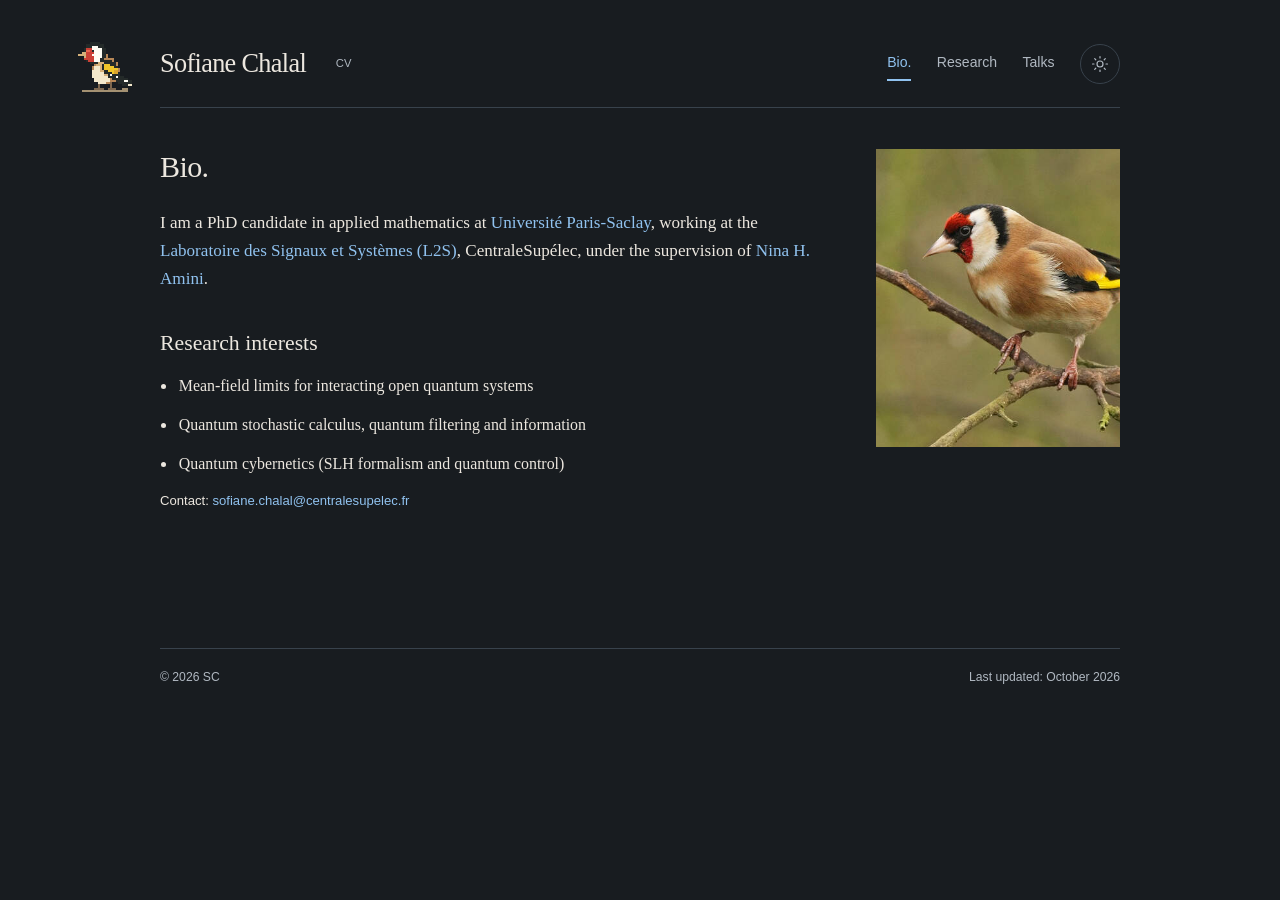
==== index.html @ ccf21ce4 "Default to dark theme, refine typography and complete Bio updates" ====
<!doctype html>
<html lang="en" data-theme="dark">
<head>
  <meta charset="utf-8">
  <meta name="viewport" content="width=device-width, initial-scale=1">
  <title>Sofiane Chalal | Bio.</title>
  <meta name="description" content="Sofiane Chalal — probability theory, open quantum systems, quantum filtering and mean-field limits. Academic website, publications and talks.">
  <meta name="author" content="Sofiane Chalal">
  <link rel="icon" type="image/x-icon" href="assets/chardonneret.ico?v=20261003-icons2" sizes="16x16 32x32 48x48">
  <link rel="icon" type="image/svg+xml" href="assets/chardonneret.svg?v=20261003-icons2" sizes="any">
  <script src="theme.js?v=20261011-default-dark"></script>
  <link rel="stylesheet" href="style.css?v=20261011-default-dark">
</head>
<body>
  <a class="skip-link" href="#main">Skip to content</a>
  <div class="container">
    <header class="site-header">
      <div class="site-identity">
        <a class="header-goldfinch" href="research.html?v=20261011-default-dark" aria-label="Go to Research" title="Go to Research">
          <img src="assets/goldfinch-about.svg" width="64" height="64" alt="">
        </a>
        <a class="site-name" href="index.html?v=20261011-default-dark">Sofiane Chalal</a>
        <a class="header-cv" href="documents/CV-Sofiane-Chalal.pdf" aria-label="Curriculum vitae (PDF)">CV</a>
      </div>
      <nav class="navigation" aria-label="Main navigation">
        <a href="index.html?v=20261011-default-dark" aria-current="page">Bio.</a>
        <a href="research.html?v=20261011-default-dark">Research</a>
        <a href="talks.html?v=20261011-default-dark">Talks</a>
        <button class="theme-toggle" type="button" aria-label="Dark mode" aria-pressed="true" title="Switch to light mode" hidden>
          <svg class="theme-moon" viewBox="0 0 24 24" fill="none" stroke="currentColor" stroke-width="1.6" stroke-linecap="round" stroke-linejoin="round" aria-hidden="true" focusable="false"><path d="M20.5 13.2A8.6 8.6 0 0 1 10.8 3.5a8.6 8.6 0 1 0 9.7 9.7Z"/></svg>
          <svg class="theme-sun" viewBox="0 0 24 24" fill="none" stroke="currentColor" stroke-width="1.6" stroke-linecap="round" aria-hidden="true" focusable="false"><circle cx="12" cy="12" r="4"/><path d="M12 2v2m0 16v2M2 12h2m16 0h2M4.93 4.93l1.42 1.42m11.3 11.3 1.42 1.42M4.93 19.07l1.42-1.42m11.3-11.3 1.42-1.42"/></svg>
        </button>
      </nav>
    </header>
    <main id="main" class="about-grid">
      <div class="about-copy">
        <h1>Bio.</h1>
        <p>I am a PhD candidate in applied mathematics at <a href="https://www.universite-paris-saclay.fr/">Université Paris-Saclay</a>, working at the <a href="https://l2s.centralesupelec.fr/">Laboratoire des Signaux et Systèmes (L2S)</a>, CentraleSupélec, under the supervision of <a href="https://l2s.centralesupelec.fr/u/amini-nina-hadis/">Nina H. Amini</a>.</p>
        <h2>Research interests</h2>
        <ul class="compact-list">
          <li>Mean-field limits for interacting open quantum systems</li>
          <li>Quantum stochastic calculus, quantum filtering and information</li>
          <li>Quantum cybernetics (SLH formalism and quantum control)</li>
        </ul>
        <p class="contact-email">Contact: <a href="mailto:sofiane.chalal@centralesupelec.fr">sofiane.chalal@centralesupelec.fr</a></p>
      </div>
      <aside class="profile" aria-label="Photo">
        <img class="portrait" src="assets/sofiane-chalal.jpeg" alt="Sofiane Chalal by the Mediterranean coast" width="244" height="298">
        <script>
          (() => {
            const portrait = document.querySelector('.portrait');
            function choosePortrait() {
              const showGoldfinch = Math.random() < 0.3; // 30% goldfinch, 70% portrait.
              portrait.src = showGoldfinch ? 'assets/chardonneret-elegant.jpg' : 'assets/sofiane-chalal.jpeg';
              portrait.alt = showGoldfinch ? 'European goldfinch perched on a branch' : 'Sofiane Chalal by the Mediterranean coast';
            }
            choosePortrait();
            // Draw again when Back or Forward restores this page from the browser cache.
            window.addEventListener('pageshow', (event) => {
              if (event.persisted) choosePortrait();
            });
          })();
        </script>
      </aside>
    </main>
    <footer class="site-footer"><span>© 2026 SC</span><span>Last updated: October 2026</span></footer>
  </div>
</body>
</html>
---- style.css ----
:root {
  color-scheme: dark;
  --background: #181c20;
  --ink: #ece7df;
  --muted: #b0b8c1;
  --blue: #90c2ef;
  --line: #38424c;
}

:root[data-theme="light"] {
  color-scheme: light;
  --background: #fff;
  --ink: #24282d;
  --muted: #606973;
  --blue: #205c94;
  --line: #dce2e7;
}

* { box-sizing: border-box; }
html { font-size: 93.75%; overflow-wrap: break-word; }
body {
  margin: 0;
  background: var(--background);
  color: var(--ink);
  font: 1.0625rem/1.65 Georgia, "Times New Roman", serif;
}
a { color: var(--blue); text-decoration: none; text-underline-offset: .2em; }
a:hover { text-decoration: underline; }
a:focus-visible, button:focus-visible { outline: 2px solid var(--blue); outline-offset: 5px; border-radius: 1px; }
p { margin: 0 0 1.1rem; }
img { display: block; max-width: 100%; }
.container { width: min(100% - 3rem, 960px); margin-inline: auto; }
.skip-link { position: absolute; left: 1rem; top: -5rem; padding: .5rem; background: var(--background); z-index: 5; }
.skip-link:focus { top: .5rem; }
.site-header {
  display: flex;
  align-items: center;
  justify-content: space-between;
  gap: 2rem;
  padding-block: 2.8rem 1.45rem;
  border-bottom: 1px solid var(--line);
}
.site-identity { position: relative; display: flex; align-items: center; gap: 1.5rem; }
.header-goldfinch { position: absolute; left: -88px; top: 50%; transform: translateY(-50%); display: grid; place-items: center; width: 64px; height: 64px; flex: 0 0 auto; }
.header-goldfinch img { width: 100%; height: 100%; image-rendering: pixelated; }
.header-cv { display: inline-flex; align-items: center; justify-content: center; min-width: 2rem; min-height: 2.5rem; font: .75rem/1.5 Arial, Helvetica, sans-serif; color: var(--muted); }
.header-cv:hover { color: var(--blue); }
.site-name { font-size: 1.75rem; color: var(--ink); letter-spacing: -.025em; white-space: nowrap; }
.site-name:hover { text-decoration: none; color: var(--blue); }
.navigation { display: flex; flex-wrap: wrap; align-items: center; justify-content: flex-end; margin-left: auto; gap: 1.7rem; font: .9375rem/1.5 Arial, Helvetica, sans-serif; }
.navigation a { padding-block: .4rem; color: var(--muted); border-bottom: 2px solid transparent; }
.navigation a:hover { color: var(--blue); text-decoration: none; }
.navigation a[aria-current="page"] { color: var(--blue); border-bottom-color: var(--blue); }
.theme-toggle { display: inline-grid; place-items: center; flex: 0 0 auto; width: 40px; height: 40px; padding: 0; border: 1px solid var(--line); border-radius: 50%; background: transparent; color: var(--muted); cursor: pointer; }
.theme-toggle[hidden] { display: none; }
.theme-toggle:hover { color: var(--blue); border-color: currentColor; }
.theme-toggle svg { width: 18px; height: 18px; }
.theme-sun, :root[data-theme="dark"] .theme-moon { display: none; }
:root[data-theme="dark"] .theme-sun { display: block; }
main { padding-block: 2.6rem 3rem; min-height: 60vh; }
h1, h2, h3 { font-weight: normal; line-height: 1.3; }
h1 { font-size: 2rem; margin: 0 0 1.5rem; letter-spacing: -.02em; }
h2 { font-size: 1.45rem; margin: 2.4rem 0 1.05rem; }
h3 { font-size: 1.08rem; margin: 0 0 .3rem; }
.about-grid { display: grid; grid-template-columns: minmax(0, 1fr) 244px; gap: 3.5rem; align-items: start; }
.about-copy > p:first-of-type { font-size: 1.14rem; }
.portrait { width: 244px; height: 298px; object-fit: cover; object-position: center 65%; }
.profile { padding-top: .15rem; }
.profile-name { margin: 1rem 0 .35rem; font-size: 1.2rem; }
.profile-meta { color: var(--muted); font: .9rem/1.7 Arial, Helvetica, sans-serif; }
.contact-email { font: .875rem/1.7 Arial, Helvetica, sans-serif; overflow-wrap: anywhere; }
.document-links { margin-top: 1.15rem; padding-top: 1rem; border-top: 1px solid var(--line); font: .9375rem/1.9 Arial, Helvetica, sans-serif; }
.document-links a { display: block; }
.file-type { color: var(--muted); font-size: .8rem; margin-left: .3rem; }
.award { margin-top: 1.4rem; padding: .2rem 0 .2rem 1rem; border-left: 2px solid #79a4c5; }
.award p { margin: 0; }
.compact-list { padding-left: 1.15rem; margin: 0; }
.compact-list li { margin-bottom: .85rem; padding-left: .1rem; }
.meta { color: var(--muted); font: .9rem/1.6 Arial, Helvetica, sans-serif; }
.intro { max-width: 790px; }
.research-areas { margin: 1.5rem 0 2.4rem; }
.research-areas p { margin-bottom: .8rem; }
.section-heading { border-bottom: 1px solid var(--line); padding-bottom: .55rem; }
.publication-list { list-style: none; padding: 0; margin: 0; }
.publication { display: grid; grid-template-columns: 50px minmax(0, 1fr); gap: 1.2rem; margin: 0 0 1.7rem; }
.year { padding-top: .18rem; color: var(--muted); font: .875rem/1.5 Arial, Helvetica, sans-serif; }
.publication h3 { font-size: 1.08rem; font-weight: bold; }
.publication p { margin: .22rem 0 0; }
.authors { font-size: .98rem; }
.publication-links { font: .875rem/1.7 Arial, Helvetica, sans-serif; }
.publication-links a + a { margin-left: 1rem; }
.talks-year { margin-top: 2.25rem; }
.talks-year:first-of-type { margin-top: 1rem; }
.talk-list { list-style: none; padding: 0; margin: 0; }
.talk { display: grid; grid-template-columns: 98px minmax(0, 1fr); gap: 1.5rem; margin: 0 0 1.5rem; }
.talk time { font: .875rem/1.65 Arial, Helvetica, sans-serif; color: var(--muted); padding-top: .12rem; }
.talk h3 { font-size: 1.075rem; }
.talk p { margin: .25rem 0 0; }
.site-footer { display: flex; justify-content: space-between; gap: 1rem; padding: 1.25rem 0 2rem; border-top: 1px solid var(--line); font: .8125rem/1.6 Arial, Helvetica, sans-serif; color: var(--muted); }

@media (max-width: 1151px) {
  .site-identity { gap: .9rem; }
  .header-goldfinch { position: static; transform: none; width: 48px; height: 48px; }
}

@media (max-width: 760px) {
  .container { width: min(100% - 2.25rem, 570px); }
  .site-header { align-items: flex-start; flex-direction: column; gap: .75rem; padding-top: 1.8rem; }
  .site-identity { gap: .65rem; }
  .site-name { font-size: 1.5rem; }
  .navigation { align-self: flex-end; max-width: 100%; gap: .5rem 1.8rem; }
  main { padding-top: 2rem; }
  .about-grid { grid-template-columns: minmax(0, 1fr); gap: 2rem; }
  .profile { grid-row: 1; }
  .portrait { width: 128px; height: 165px; }
  .profile-name { margin-top: 0; }
  .profile-meta { margin-bottom: .5rem; font-size: .875rem; }
  .document-links { margin-top: .5rem; padding-top: .5rem; }
  .about-copy > h1 { margin-bottom: 1rem; }
  .publication { grid-template-columns: 40px minmax(0, 1fr); gap: .75rem; }
  .talk { grid-template-columns: 76px minmax(0, 1fr); gap: .8rem; }
  .site-footer { flex-wrap: wrap; }
}

@media (max-width: 360px) {
  .portrait { width: 100px; height: 140px; }
  .talk { grid-template-columns: minmax(0, 1fr); gap: .2rem; }
}

@media print {
  :root, :root[data-theme] {
    color-scheme: light;
    --background: #fff;
    --ink: #24282d;
    --muted: #606973;
    --blue: #205c94;
    --line: #dce2e7;
  }
  .container { width: 100%; }
  .navigation, .skip-link, .header-goldfinch { display: none; }
  .site-header { padding-top: 0; }
  main { padding-block: 1rem; }
  a { color: inherit; }
  .publication, .talk { break-inside: avoid; }
}
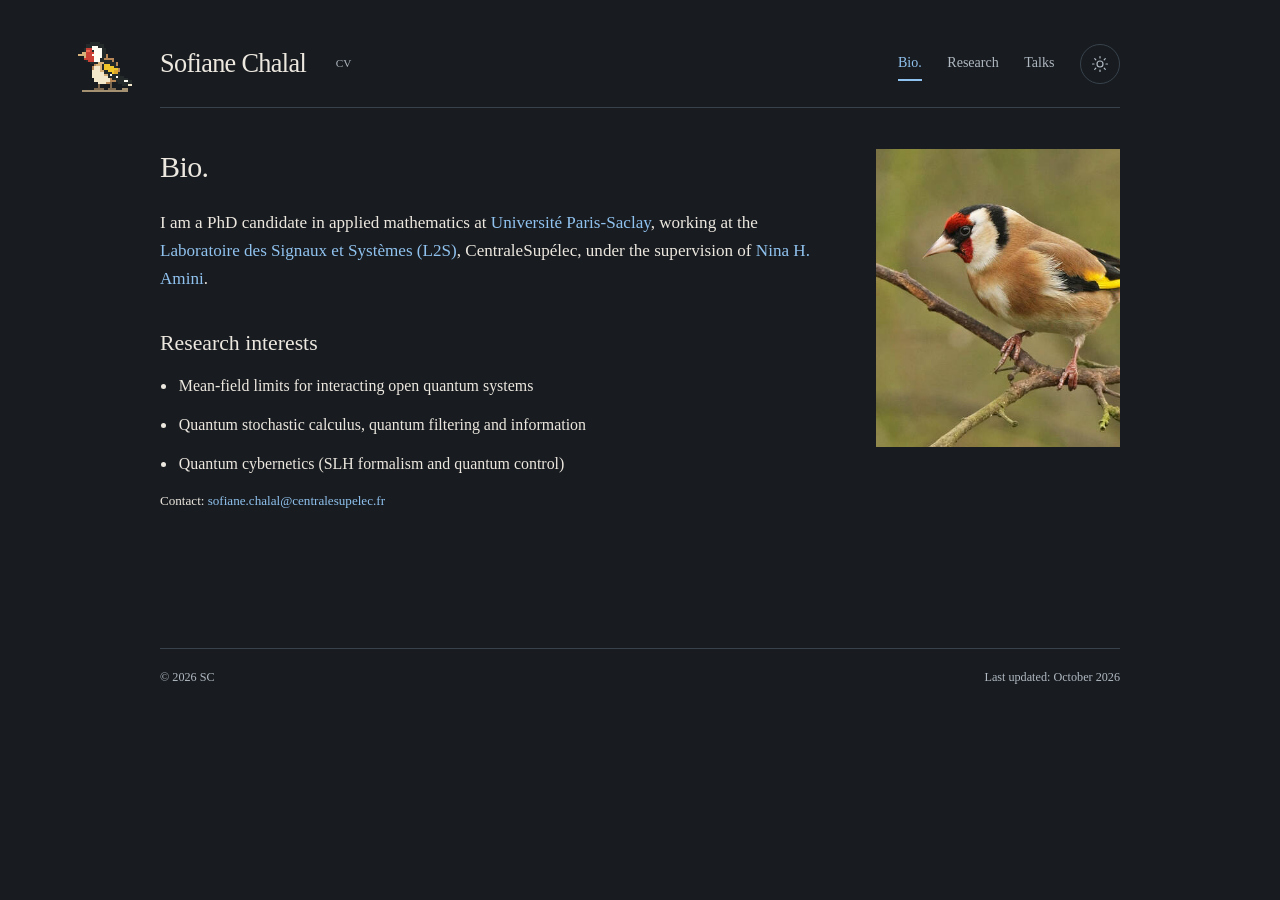
==== commit a69f2b1d: "Unify typography with Times and consistent lining numerals" ====
--- a/index.html
+++ b/index.html
@@ -9,23 +9,23 @@
   <link rel="icon" type="image/x-icon" href="assets/chardonneret.ico?v=20261003-icons2" sizes="16x16 32x32 48x48">
   <link rel="icon" type="image/svg+xml" href="assets/chardonneret.svg?v=20261003-icons2" sizes="any">
   <script src="theme.js?v=20261011-default-dark"></script>
-  <link rel="stylesheet" href="style.css?v=20261011-default-dark">
+  <link rel="stylesheet" href="style.css?v=20261103-typography">
 </head>
 <body>
   <a class="skip-link" href="#main">Skip to content</a>
   <div class="container">
     <header class="site-header">
       <div class="site-identity">
-        <a class="header-goldfinch" href="research.html?v=20261011-default-dark" aria-label="Go to Research" title="Go to Research">
+        <a class="header-goldfinch" href="research.html?v=20261103-typography" aria-label="Go to Research" title="Go to Research">
           <img src="assets/goldfinch-about.svg" width="64" height="64" alt="">
         </a>
-        <a class="site-name" href="index.html?v=20261011-default-dark">Sofiane Chalal</a>
-        <a class="header-cv" href="documents/CV-Sofiane-Chalal.pdf" aria-label="Curriculum vitae (PDF)">CV</a>
+        <a class="site-name" href="index.html?v=20261103-typography">Sofiane Chalal</a>
+        <a class="header-cv" href="documents/CV-Sofiane-Chalal.pdf?v=20261014" aria-label="Curriculum vitae (PDF)">CV</a>
       </div>
       <nav class="navigation" aria-label="Main navigation">
-        <a href="index.html?v=20261011-default-dark" aria-current="page">Bio.</a>
-        <a href="research.html?v=20261011-default-dark">Research</a>
-        <a href="talks.html?v=20261011-default-dark">Talks</a>
+        <a href="index.html?v=20261103-typography" aria-current="page">Bio.</a>
+        <a href="research.html?v=20261103-typography">Research</a>
+        <a href="talks.html?v=20261103-typography">Talks</a>
         <button class="theme-toggle" type="button" aria-label="Dark mode" aria-pressed="true" title="Switch to light mode" hidden>
           <svg class="theme-moon" viewBox="0 0 24 24" fill="none" stroke="currentColor" stroke-width="1.6" stroke-linecap="round" stroke-linejoin="round" aria-hidden="true" focusable="false"><path d="M20.5 13.2A8.6 8.6 0 0 1 10.8 3.5a8.6 8.6 0 1 0 9.7 9.7Z"/></svg>
           <svg class="theme-sun" viewBox="0 0 24 24" fill="none" stroke="currentColor" stroke-width="1.6" stroke-linecap="round" aria-hidden="true" focusable="false"><circle cx="12" cy="12" r="4"/><path d="M12 2v2m0 16v2M2 12h2m16 0h2M4.93 4.93l1.42 1.42m11.3 11.3 1.42 1.42M4.93 19.07l1.42-1.42m11.3-11.3 1.42-1.42"/></svg>
--- a/style.css
+++ b/style.css
@@ -1,4 +1,5 @@
 :root {
+  --font-family: "Times New Roman", Times, serif;
   color-scheme: dark;
   --background: #181c20;
   --ink: #ece7df;
@@ -22,7 +23,8 @@
   margin: 0;
   background: var(--background);
   color: var(--ink);
-  font: 1.0625rem/1.65 Georgia, "Times New Roman", serif;
+  font: 1.0625rem/1.65 var(--font-family);
+  font-variant-numeric: lining-nums;
 }
 a { color: var(--blue); text-decoration: none; text-underline-offset: .2em; }
 a:hover { text-decoration: underline; }
@@ -43,11 +45,11 @@
 .site-identity { position: relative; display: flex; align-items: center; gap: 1.5rem; }
 .header-goldfinch { position: absolute; left: -88px; top: 50%; transform: translateY(-50%); display: grid; place-items: center; width: 64px; height: 64px; flex: 0 0 auto; }
 .header-goldfinch img { width: 100%; height: 100%; image-rendering: pixelated; }
-.header-cv { display: inline-flex; align-items: center; justify-content: center; min-width: 2rem; min-height: 2.5rem; font: .75rem/1.5 Arial, Helvetica, sans-serif; color: var(--muted); }
+.header-cv { display: inline-flex; align-items: center; justify-content: center; min-width: 2rem; min-height: 2.5rem; font-size: .75rem; line-height: 1.5; color: var(--muted); }
 .header-cv:hover { color: var(--blue); }
 .site-name { font-size: 1.75rem; color: var(--ink); letter-spacing: -.025em; white-space: nowrap; }
 .site-name:hover { text-decoration: none; color: var(--blue); }
-.navigation { display: flex; flex-wrap: wrap; align-items: center; justify-content: flex-end; margin-left: auto; gap: 1.7rem; font: .9375rem/1.5 Arial, Helvetica, sans-serif; }
+.navigation { display: flex; flex-wrap: wrap; align-items: center; justify-content: flex-end; margin-left: auto; gap: 1.7rem; font-size: .9375rem; line-height: 1.5; }
 .navigation a { padding-block: .4rem; color: var(--muted); border-bottom: 2px solid transparent; }
 .navigation a:hover { color: var(--blue); text-decoration: none; }
 .navigation a[aria-current="page"] { color: var(--blue); border-bottom-color: var(--blue); }
@@ -67,36 +69,36 @@
 .portrait { width: 244px; height: 298px; object-fit: cover; object-position: center 65%; }
 .profile { padding-top: .15rem; }
 .profile-name { margin: 1rem 0 .35rem; font-size: 1.2rem; }
-.profile-meta { color: var(--muted); font: .9rem/1.7 Arial, Helvetica, sans-serif; }
-.contact-email { font: .875rem/1.7 Arial, Helvetica, sans-serif; overflow-wrap: anywhere; }
-.document-links { margin-top: 1.15rem; padding-top: 1rem; border-top: 1px solid var(--line); font: .9375rem/1.9 Arial, Helvetica, sans-serif; }
+.profile-meta { color: var(--muted); font-size: .9rem; line-height: 1.7; }
+.contact-email { font-size: .875rem; line-height: 1.7; overflow-wrap: anywhere; }
+.document-links { margin-top: 1.15rem; padding-top: 1rem; border-top: 1px solid var(--line); font-size: .9375rem; line-height: 1.9; }
 .document-links a { display: block; }
 .file-type { color: var(--muted); font-size: .8rem; margin-left: .3rem; }
 .award { margin-top: 1.4rem; padding: .2rem 0 .2rem 1rem; border-left: 2px solid #79a4c5; }
 .award p { margin: 0; }
 .compact-list { padding-left: 1.15rem; margin: 0; }
 .compact-list li { margin-bottom: .85rem; padding-left: .1rem; }
-.meta { color: var(--muted); font: .9rem/1.6 Arial, Helvetica, sans-serif; }
+.meta { color: var(--muted); font-size: .9rem; line-height: 1.6; }
 .intro { max-width: 790px; }
 .research-areas { margin: 1.5rem 0 2.4rem; }
 .research-areas p { margin-bottom: .8rem; }
 .section-heading { border-bottom: 1px solid var(--line); padding-bottom: .55rem; }
 .publication-list { list-style: none; padding: 0; margin: 0; }
 .publication { display: grid; grid-template-columns: 50px minmax(0, 1fr); gap: 1.2rem; margin: 0 0 1.7rem; }
-.year { padding-top: .18rem; color: var(--muted); font: .875rem/1.5 Arial, Helvetica, sans-serif; }
+.year { padding-top: .18rem; color: var(--muted); font-size: .875rem; line-height: 1.5; }
 .publication h3 { font-size: 1.08rem; font-weight: bold; }
 .publication p { margin: .22rem 0 0; }
 .authors { font-size: .98rem; }
-.publication-links { font: .875rem/1.7 Arial, Helvetica, sans-serif; }
+.publication-links { font-size: .875rem; line-height: 1.7; }
 .publication-links a + a { margin-left: 1rem; }
 .talks-year { margin-top: 2.25rem; }
 .talks-year:first-of-type { margin-top: 1rem; }
 .talk-list { list-style: none; padding: 0; margin: 0; }
 .talk { display: grid; grid-template-columns: 98px minmax(0, 1fr); gap: 1.5rem; margin: 0 0 1.5rem; }
-.talk time { font: .875rem/1.65 Arial, Helvetica, sans-serif; color: var(--muted); padding-top: .12rem; }
+.talk time { font-size: .875rem; line-height: 1.65; color: var(--muted); padding-top: .12rem; }
 .talk h3 { font-size: 1.075rem; }
 .talk p { margin: .25rem 0 0; }
-.site-footer { display: flex; justify-content: space-between; gap: 1rem; padding: 1.25rem 0 2rem; border-top: 1px solid var(--line); font: .8125rem/1.6 Arial, Helvetica, sans-serif; color: var(--muted); }
+.site-footer { display: flex; justify-content: space-between; gap: 1rem; padding: 1.25rem 0 2rem; border-top: 1px solid var(--line); font-size: .8125rem; line-height: 1.6; color: var(--muted); }
 
 @media (max-width: 1151px) {
   .site-identity { gap: .9rem; }
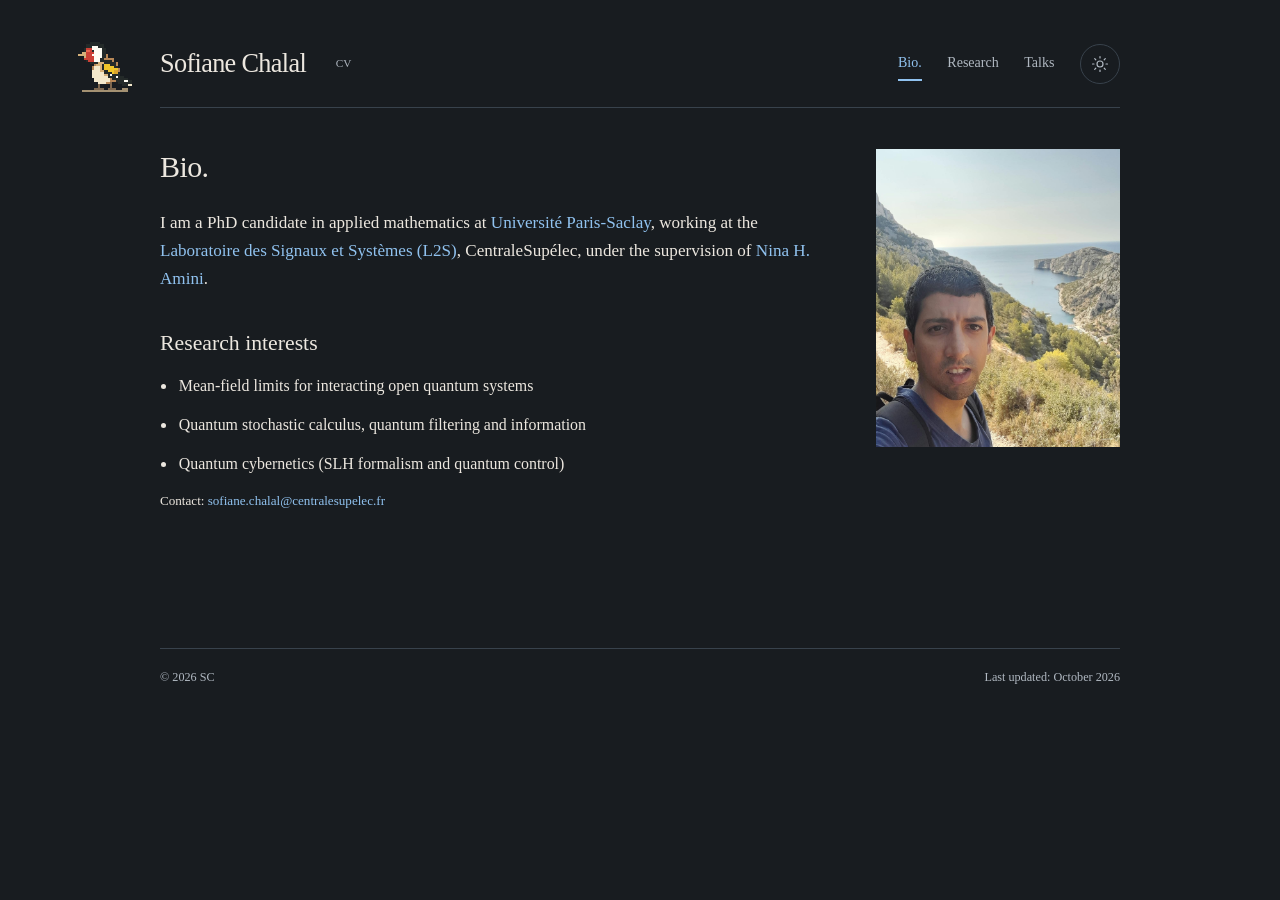
==== commit e6b09362: "Replace CV with the November 2026 PDF" ====
--- a/index.html
+++ b/index.html
@@ -20,7 +20,7 @@
           <img src="assets/goldfinch-about.svg" width="64" height="64" alt="">
         </a>
         <a class="site-name" href="index.html?v=20261103-typography">Sofiane Chalal</a>
-        <a class="header-cv" href="documents/CV-Sofiane-Chalal.pdf?v=20261014" aria-label="Curriculum vitae (PDF)">CV</a>
+        <a class="header-cv" href="documents/CV-Sofiane-Chalal.pdf?v=20261104" aria-label="Curriculum vitae (PDF)">CV</a>
       </div>
       <nav class="navigation" aria-label="Main navigation">
         <a href="index.html?v=20261103-typography" aria-current="page">Bio.</a>
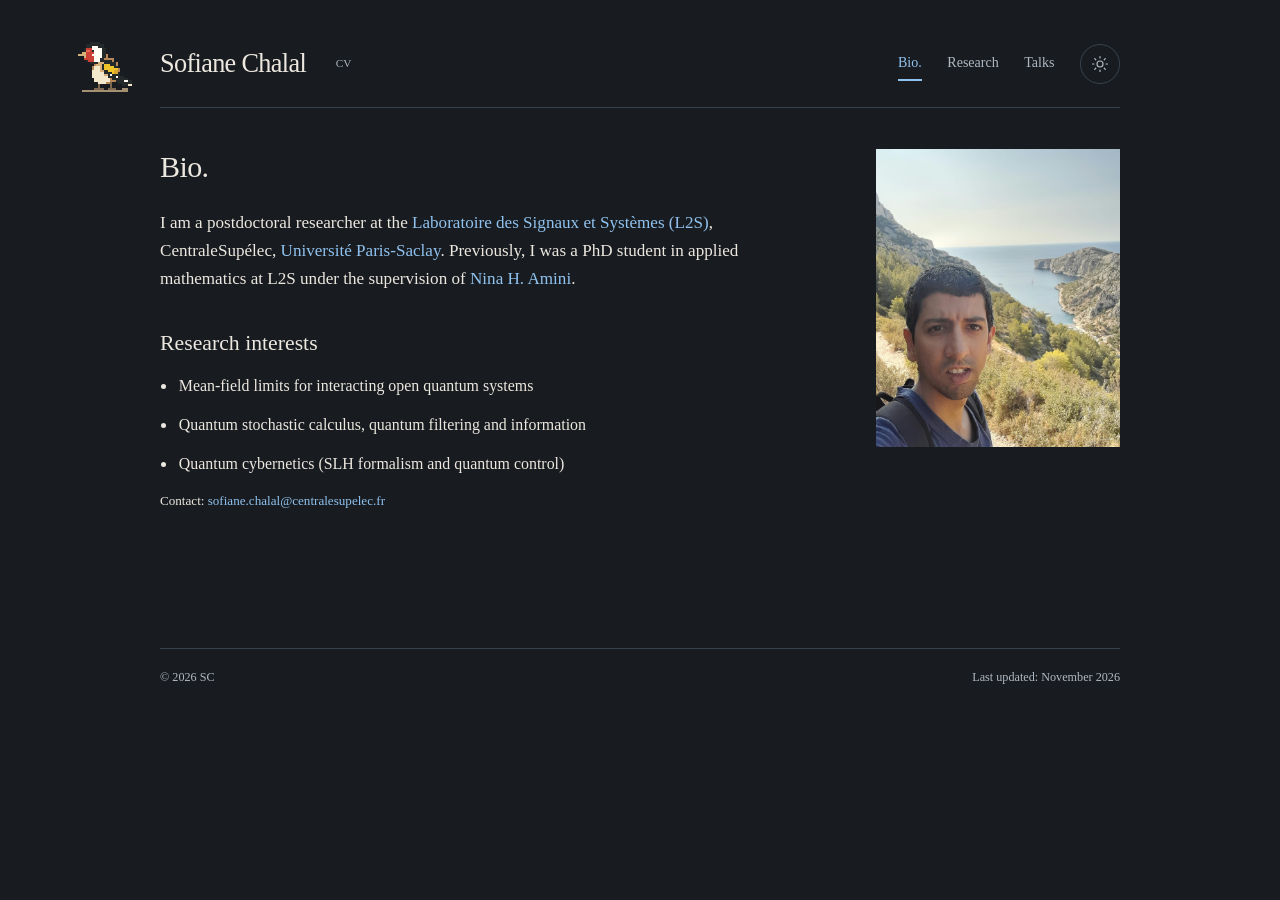
==== commit e2eb585a: "Update bio with postdoctoral position at L2S" ====
--- a/index.html
+++ b/index.html
@@ -35,7 +35,7 @@
     <main id="main" class="about-grid">
       <div class="about-copy">
         <h1>Bio.</h1>
-        <p>I am a PhD candidate in applied mathematics at <a href="https://www.universite-paris-saclay.fr/">Université Paris-Saclay</a>, working at the <a href="https://l2s.centralesupelec.fr/">Laboratoire des Signaux et Systèmes (L2S)</a>, CentraleSupélec, under the supervision of <a href="https://l2s.centralesupelec.fr/u/amini-nina-hadis/">Nina H. Amini</a>.</p>
+        <p>I am a postdoctoral researcher at the <a href="https://l2s.centralesupelec.fr/">Laboratoire des Signaux et Systèmes (L2S)</a>, CentraleSupélec, <a href="https://www.universite-paris-saclay.fr/">Université Paris-Saclay</a>. Previously, I was a PhD student in applied mathematics at L2S under the supervision of <a href="https://l2s.centralesupelec.fr/u/amini-nina-hadis/">Nina H. Amini</a>.</p>
         <h2>Research interests</h2>
         <ul class="compact-list">
           <li>Mean-field limits for interacting open quantum systems</li>
@@ -63,7 +63,7 @@
         </script>
       </aside>
     </main>
-    <footer class="site-footer"><span>© 2026 SC</span><span>Last updated: October 2026</span></footer>
+    <footer class="site-footer"><span>© 2026 SC</span><span>Last updated: November 2026</span></footer>
   </div>
 </body>
 </html>
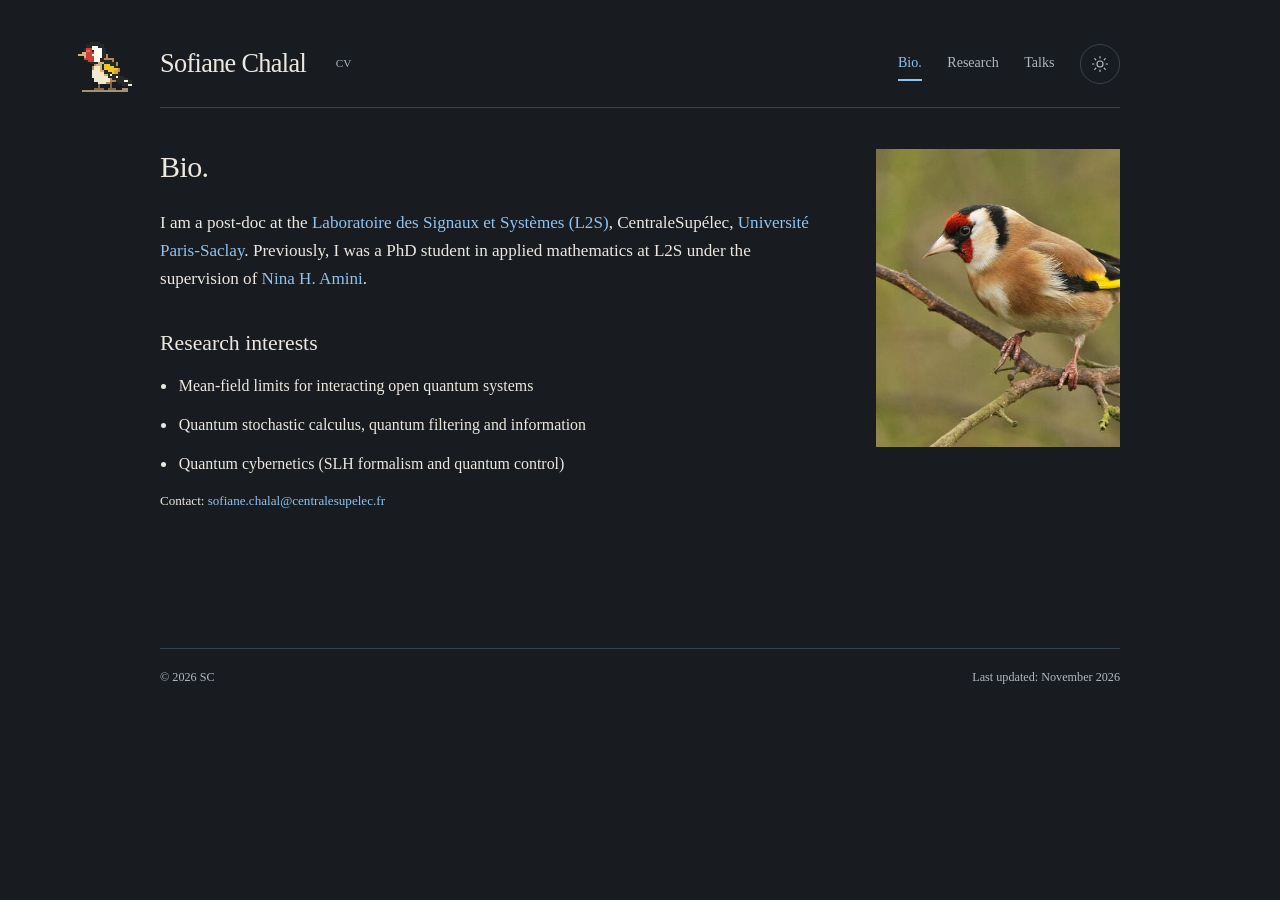
==== commit 1a5b3f09: "Use post-doc wording in bio" ====
--- a/index.html
+++ b/index.html
@@ -35,7 +35,7 @@
     <main id="main" class="about-grid">
       <div class="about-copy">
         <h1>Bio.</h1>
-        <p>I am a postdoctoral researcher at the <a href="https://l2s.centralesupelec.fr/">Laboratoire des Signaux et Systèmes (L2S)</a>, CentraleSupélec, <a href="https://www.universite-paris-saclay.fr/">Université Paris-Saclay</a>. Previously, I was a PhD student in applied mathematics at L2S under the supervision of <a href="https://l2s.centralesupelec.fr/u/amini-nina-hadis/">Nina H. Amini</a>.</p>
+        <p>I am a post-doc at the <a href="https://l2s.centralesupelec.fr/">Laboratoire des Signaux et Systèmes (L2S)</a>, CentraleSupélec, <a href="https://www.universite-paris-saclay.fr/">Université Paris-Saclay</a>. Previously, I was a PhD student in applied mathematics at L2S under the supervision of <a href="https://l2s.centralesupelec.fr/u/amini-nina-hadis/">Nina H. Amini</a>.</p>
         <h2>Research interests</h2>
         <ul class="compact-list">
           <li>Mean-field limits for interacting open quantum systems</li>
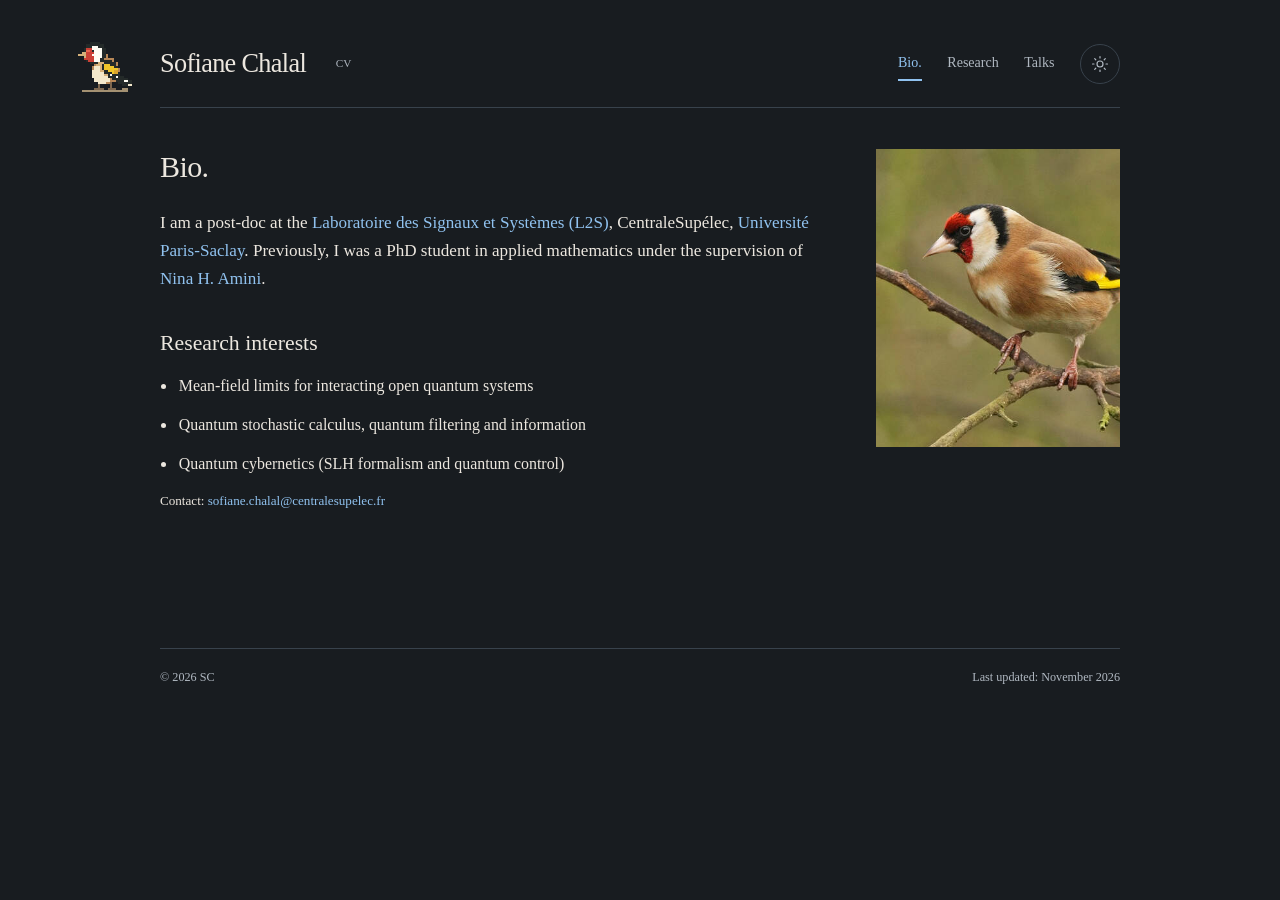
==== commit 804a3a5b: "Remove repeated L2S mention from PhD bio" ====
--- a/index.html
+++ b/index.html
@@ -35,7 +35,7 @@
     <main id="main" class="about-grid">
       <div class="about-copy">
         <h1>Bio.</h1>
-        <p>I am a post-doc at the <a href="https://l2s.centralesupelec.fr/">Laboratoire des Signaux et Systèmes (L2S)</a>, CentraleSupélec, <a href="https://www.universite-paris-saclay.fr/">Université Paris-Saclay</a>. Previously, I was a PhD student in applied mathematics at L2S under the supervision of <a href="https://l2s.centralesupelec.fr/u/amini-nina-hadis/">Nina H. Amini</a>.</p>
+        <p>I am a post-doc at the <a href="https://l2s.centralesupelec.fr/">Laboratoire des Signaux et Systèmes (L2S)</a>, CentraleSupélec, <a href="https://www.universite-paris-saclay.fr/">Université Paris-Saclay</a>. Previously, I was a PhD student in applied mathematics under the supervision of <a href="https://l2s.centralesupelec.fr/u/amini-nina-hadis/">Nina H. Amini</a>.</p>
         <h2>Research interests</h2>
         <ul class="compact-list">
           <li>Mean-field limits for interacting open quantum systems</li>
